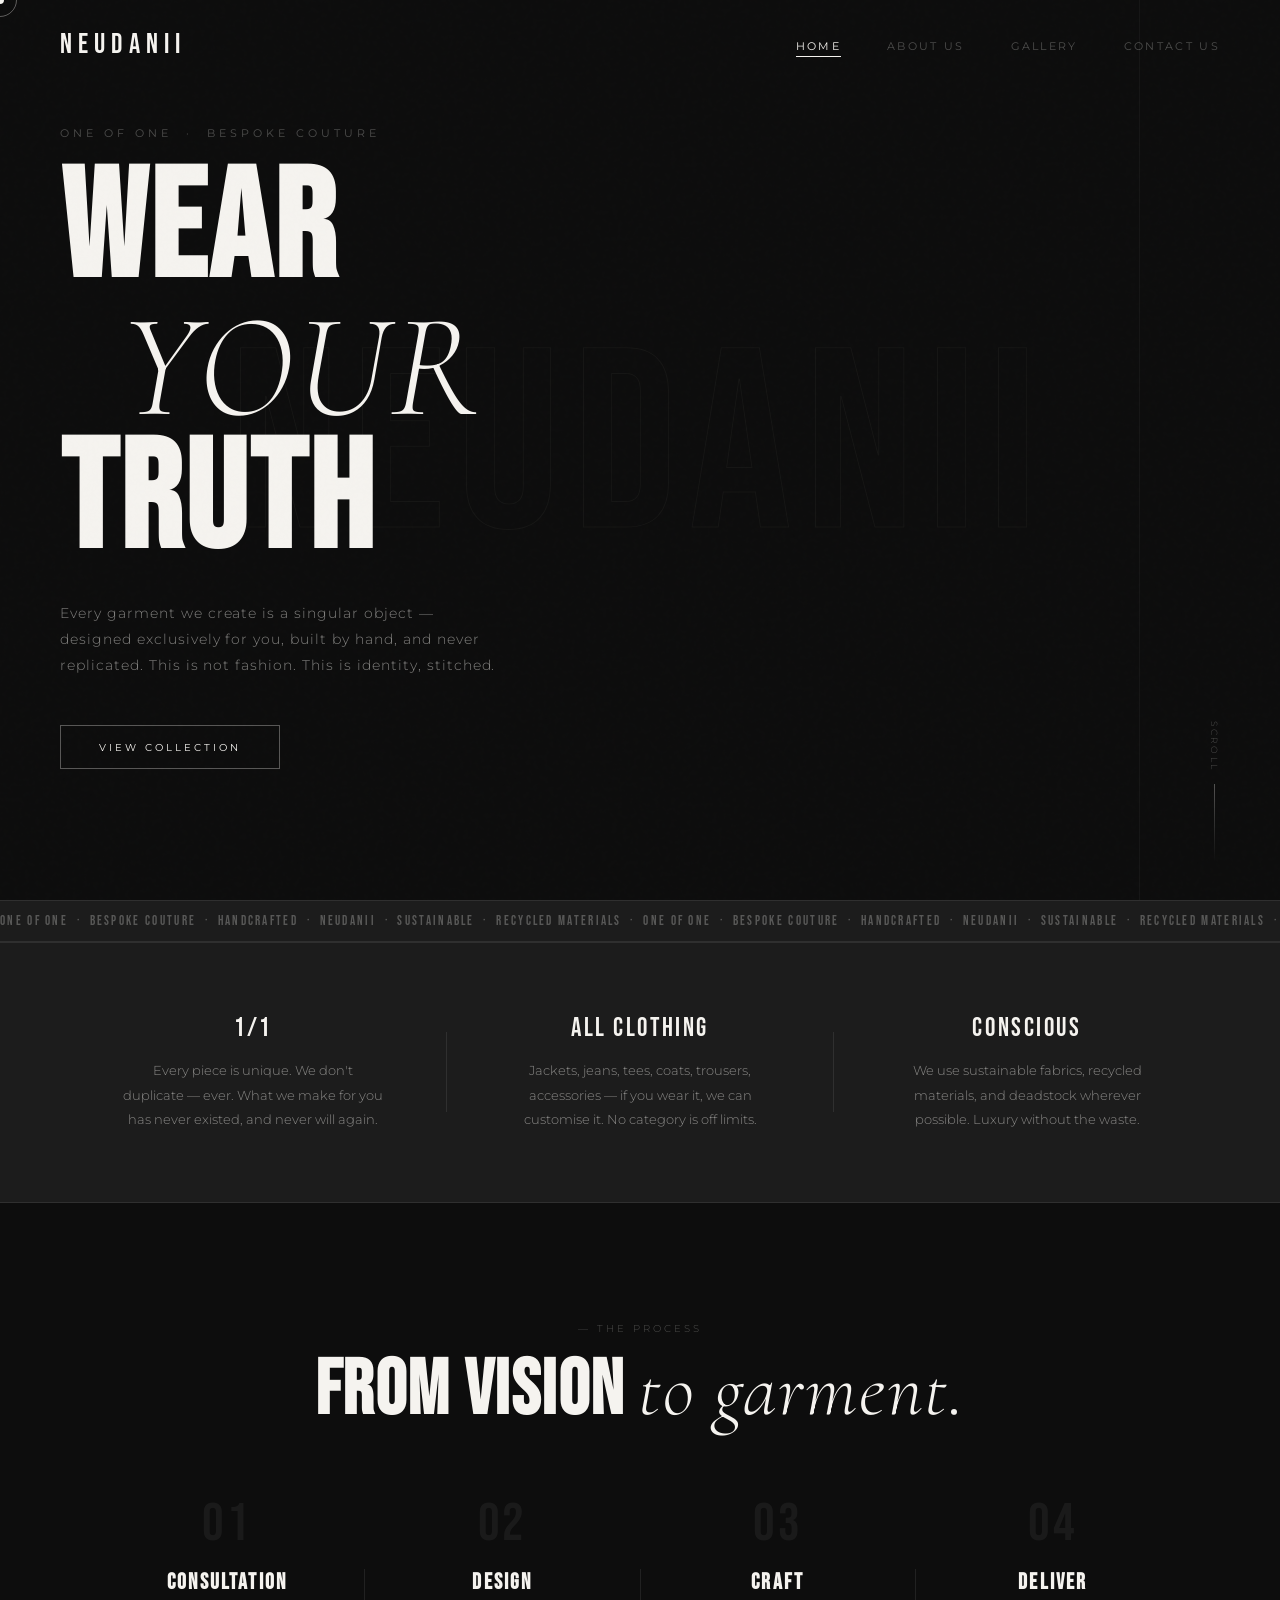
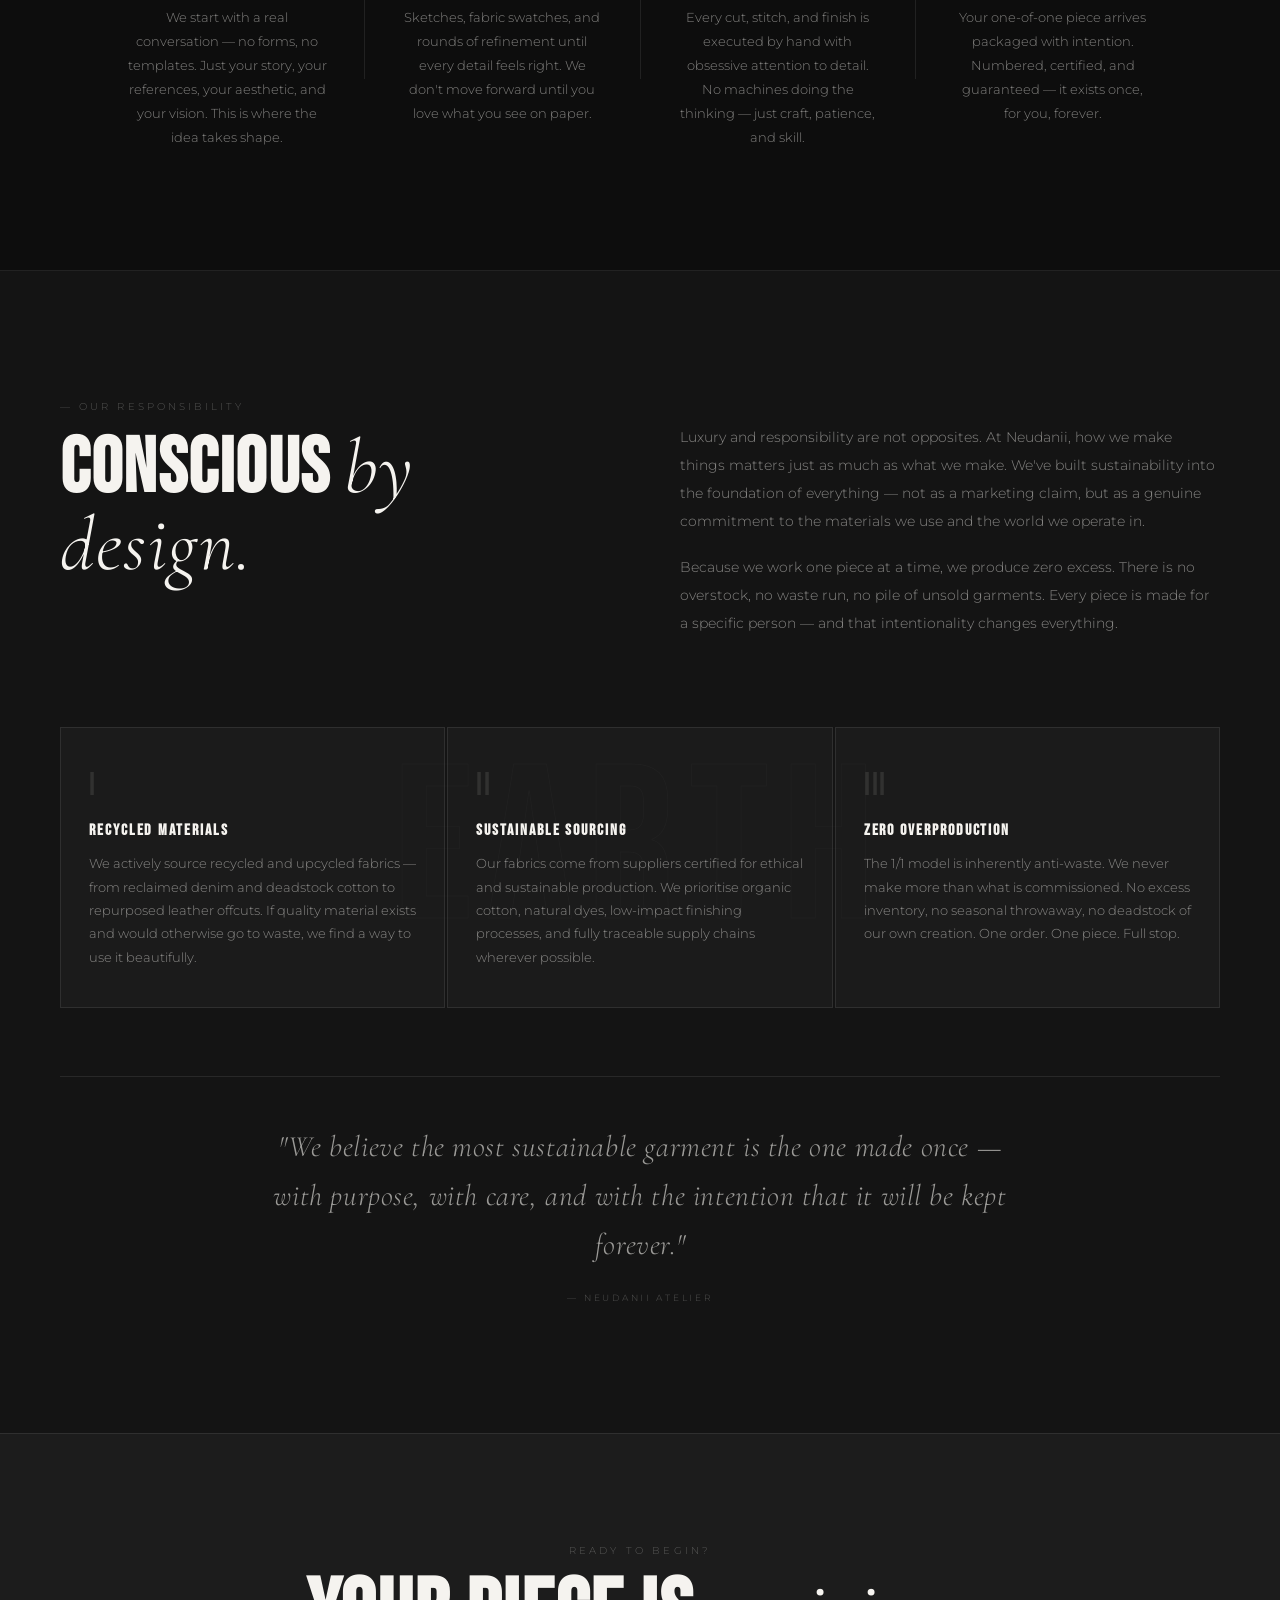
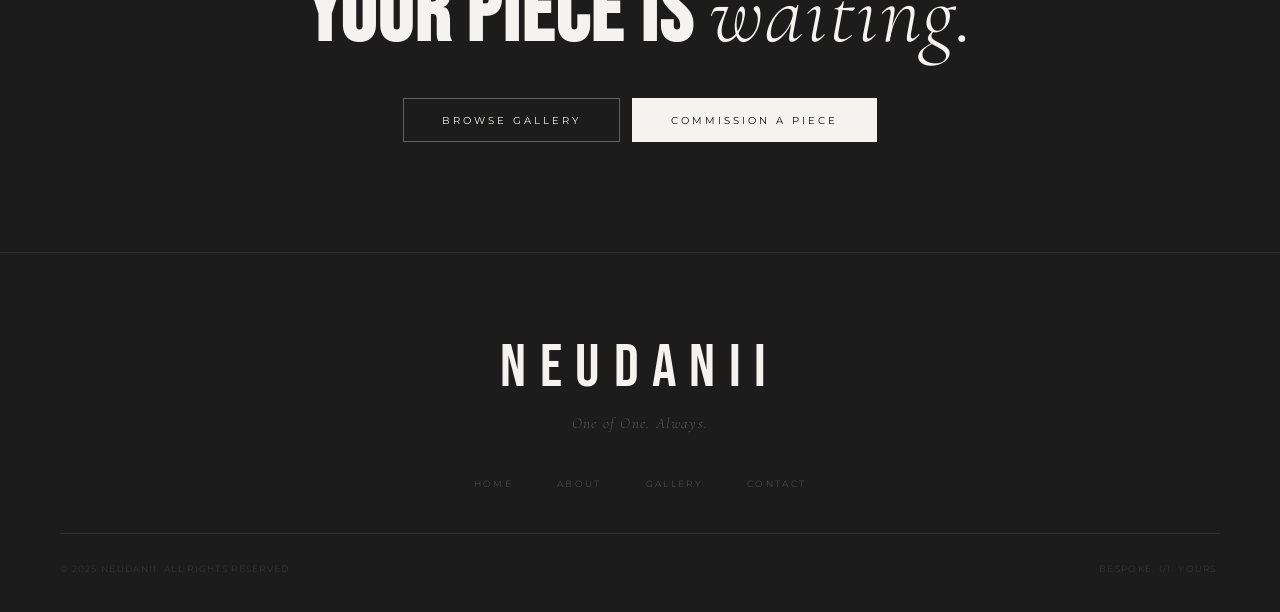
==== index.html @ f6ed8a4b "first Draft" ====
<!DOCTYPE html>
<html lang="en">
<head>
  <meta charset="UTF-8" />
  <meta name="viewport" content="width=device-width, initial-scale=1.0" />
  <title>NEUDANII — Bespoke Couture</title>
  <link rel="preconnect" href="https://fonts.googleapis.com" />
  <link rel="preconnect" href="https://fonts.gstatic.com" crossorigin />
  <link href="https://fonts.googleapis.com/css2?family=Cormorant+Garamond:ital,wght@0,300;0,400;0,500;0,600;1,300;1,400&family=Bebas+Neue&family=Montserrat:wght@200;300;400&display=swap" rel="stylesheet" />
  <link rel="stylesheet" href="style.css" />
</head>
<body>

  <div class="cursor" id="cursor"></div>
  <div class="cursor-follower" id="cursorFollower"></div>
  <div class="noise"></div>

  <!-- NAV -->
  <nav class="navbar" id="navbar">
    <div class="nav-logo"><a href="index.html">NEUDANII</a></div>
    <button class="nav-toggle" id="navToggle" aria-label="Toggle menu">
      <span></span><span></span><span></span>
    </button>
    <ul class="nav-links" id="navLinks">
      <li><a href="index.html"    class="nav-link active">Home</a></li>
      <li><a href="about.html"    class="nav-link">About Us</a></li>
      <li><a href="gallery.html"  class="nav-link">Gallery</a></li>
      <li><a href="contact.html"  class="nav-link">Contact Us</a></li>
    </ul>
  </nav>

  <!-- HERO -->
  <section class="hero" id="home">
    <div class="hero-bg-text">NEUDANII</div>
    <div class="hero-content">
      <p class="hero-sub reveal">One of One &nbsp;·&nbsp; Bespoke Couture</p>
      <h1 class="hero-title reveal">
        <span>WEAR</span>
        <span class="italic">Your</span>
        <span>TRUTH</span>
      </h1>
      <p class="hero-desc reveal">
        Every garment we create is a singular object — designed exclusively for you, built by hand, and never replicated. This is not fashion. This is identity, stitched.
      </p>
      <a href="gallery.html" class="btn-outline reveal">View Collection</a>
    </div>
    <div class="hero-scroll">
      <span>Scroll</span>
      <div class="scroll-line"></div>
    </div>
  </section>

  <!-- MARQUEE -->
  <div class="marquee-wrap">
    <div class="marquee-track">
      <span>ONE OF ONE &nbsp;·&nbsp; BESPOKE COUTURE &nbsp;·&nbsp; HANDCRAFTED &nbsp;·&nbsp; NEUDANII &nbsp;·&nbsp; SUSTAINABLE &nbsp;·&nbsp; RECYCLED MATERIALS &nbsp;·&nbsp; ONE OF ONE &nbsp;·&nbsp; BESPOKE COUTURE &nbsp;·&nbsp; HANDCRAFTED &nbsp;·&nbsp; NEUDANII &nbsp;·&nbsp; SUSTAINABLE &nbsp;·&nbsp; RECYCLED MATERIALS &nbsp;·&nbsp;</span>
    </div>
  </div>

  <!-- INTRO STRIP -->
  <section class="intro-strip">
    <div class="intro-strip-inner">
      <div class="intro-block reveal">
        <span class="intro-num">1/1</span>
        <p>Every piece is unique. We don't duplicate — ever. What we make for you has never existed, and never will again.</p>
      </div>
      <div class="intro-divider"></div>
      <div class="intro-block reveal">
        <span class="intro-num">All Clothing</span>
        <p>Jackets, jeans, tees, coats, trousers, accessories — if you wear it, we can customise it. No category is off limits.</p>
      </div>
      <div class="intro-divider"></div>
      <div class="intro-block reveal">
        <span class="intro-num">Conscious</span>
        <p>We use sustainable fabrics, recycled materials, and deadstock wherever possible. Luxury without the waste.</p>
      </div>
    </div>
  </section>

  <!-- PROCESS -->
  <section class="process">
    <div class="process-inner">
      <div class="section-tag reveal" style="text-align:center">— The Process</div>
      <h2 class="section-title reveal" style="text-align:center">From vision <em>to garment.</em></h2>
      <div class="steps">
        <div class="step reveal">
          <div class="step-num">01</div>
          <h3>Consultation</h3>
          <p>We start with a real conversation — no forms, no templates. Just your story, your references, your aesthetic, and your vision. This is where the idea takes shape.</p>
        </div>
        <div class="step-divider"></div>
        <div class="step reveal">
          <div class="step-num">02</div>
          <h3>Design</h3>
          <p>Sketches, fabric swatches, and rounds of refinement until every detail feels right. We don't move forward until you love what you see on paper.</p>
        </div>
        <div class="step-divider"></div>
        <div class="step reveal">
          <div class="step-num">03</div>
          <h3>Craft</h3>
          <p>Every cut, stitch, and finish is executed by hand with obsessive attention to detail. No machines doing the thinking — just craft, patience, and skill.</p>
        </div>
        <div class="step-divider"></div>
        <div class="step reveal">
          <div class="step-num">04</div>
          <h3>Deliver</h3>
          <p>Your one-of-one piece arrives packaged with intention. Numbered, certified, and guaranteed — it exists once, for you, forever.</p>
        </div>
      </div>
    </div>
  </section>

  <!-- SUSTAINABILITY -->
  <section class="sustainability">
    <div class="sustain-inner">
      <div class="sustain-top">
        <div class="sustain-heading">
          <div class="section-tag reveal">— Our Responsibility</div>
          <h2 class="section-title reveal">Conscious <em>by design.</em></h2>
        </div>
        <div class="sustain-intro">
          <p class="reveal">
            Luxury and responsibility are not opposites. At Neudanii, how we make things matters just as much as what we make. We've built sustainability into the foundation of everything — not as a marketing claim, but as a genuine commitment to the materials we use and the world we operate in.
          </p>
          <p class="reveal">
            Because we work one piece at a time, we produce zero excess. There is no overstock, no waste run, no pile of unsold garments. Every piece is made for a specific person — and that intentionality changes everything.
          </p>
        </div>
      </div>

      <div class="sustain-pillars">
        <div class="pillar reveal">
          <span class="pillar-icon">I</span>
          <h3>Recycled Materials</h3>
          <p>We actively source recycled and upcycled fabrics — from reclaimed denim and deadstock cotton to repurposed leather offcuts. If quality material exists and would otherwise go to waste, we find a way to use it beautifully.</p>
        </div>
        <div class="pillar reveal">
          <span class="pillar-icon">II</span>
          <h3>Sustainable Sourcing</h3>
          <p>Our fabrics come from suppliers certified for ethical and sustainable production. We prioritise organic cotton, natural dyes, low-impact finishing processes, and fully traceable supply chains wherever possible.</p>
        </div>
        <div class="pillar reveal">
          <span class="pillar-icon">III</span>
          <h3>Zero Overproduction</h3>
          <p>The 1/1 model is inherently anti-waste. We never make more than what is commissioned. No excess inventory, no seasonal throwaway, no deadstock of our own creation. One order. One piece. Full stop.</p>
        </div>
      </div>

      <div class="sustain-pledge reveal">
        <blockquote>
          "We believe the most sustainable garment is the one made once — with purpose, with care, and with the intention that it will be kept forever."
        </blockquote>
        <cite>— Neudanii Atelier</cite>
      </div>
    </div>
  </section>

  <!-- CTA BANNER -->
  <section class="cta-banner">
    <div class="cta-banner-inner reveal">
      <p class="cta-eyebrow">Ready to begin?</p>
      <h2 class="cta-title">Your piece is <em>waiting.</em></h2>
      <div class="cta-btns">
        <a href="gallery.html" class="btn-outline">Browse Gallery</a>
        <a href="contact.html" class="btn-outline btn-dark">Commission a Piece</a>
      </div>
    </div>
  </section>

  <!-- FOOTER -->
  <footer class="footer">
    <div class="footer-top">
      <div class="footer-logo">NEUDANII</div>
      <p class="footer-tagline">One of One. Always.</p>
    </div>
    <div class="footer-mid">
      <div class="footer-links">
        <a href="index.html">Home</a>
        <a href="about.html">About</a>
        <a href="gallery.html">Gallery</a>
        <a href="contact.html">Contact</a>
      </div>
    </div>
    <div class="footer-bottom">
      <span>© 2025 Neudanii. All rights reserved.</span>
      <span>Bespoke. 1/1. Yours.</span>
    </div>
  </footer>

  <script src="script.js"></script>
</body>
</html>
---- style.css ----
/* ============================================================
   NEUDANII — style.css
   Black background · White text · Cursor always visible
   ============================================================ */

:root {
  --black:      #0d0d0d;
  --black-mid:  #141414;
  --black-soft: #1c1c1c;
  --white:      #f5f3ef;
  --off-white:  #e8e5df;
  --muted:      rgba(245,243,239,0.5);
  --very-muted: rgba(245,243,239,0.28);
  --border:     rgba(245,243,239,0.09);
  --font-display: 'Bebas Neue', sans-serif;
  --font-serif:   'Cormorant Garamond', serif;
  --font-sans:    'Montserrat', sans-serif;
}

*, *::before, *::after { box-sizing: border-box; margin: 0; padding: 0; }
html { scroll-behavior: smooth; }

body {
  background: var(--black);
  color: var(--white);
  font-family: var(--font-sans);
  font-weight: 300;
  overflow-x: hidden;
  cursor: none;
}

/* ── Noise overlay — low z-index, never covers cursor ── */
.noise {
  position: fixed; inset: 0;
  z-index: 40;
  pointer-events: none;
  background-image: url("data:image/svg+xml,%3Csvg viewBox='0 0 200 200' xmlns='http://www.w3.org/2000/svg'%3E%3Cfilter id='n'%3E%3CfeTurbulence type='fractalNoise' baseFrequency='0.85' numOctaves='4' stitchTiles='stitch'/%3E%3C/filter%3E%3Crect width='100%25' height='100%25' filter='url(%23n)' opacity='0.035'/%3E%3C/svg%3E");
  opacity: 0.3;
}

/* ── Custom Cursor — always above everything ── */
.cursor {
  width: 8px; height: 8px;
  background: var(--white);
  border-radius: 50%;
  position: fixed; top: 0; left: 0;
  pointer-events: none;
  z-index: 99999;
  transform: translate(-50%, -50%);
  will-change: left, top;
}

.cursor-follower {
  width: 34px; height: 34px;
  border: 1px solid rgba(245,243,239,0.35);
  border-radius: 50%;
  position: fixed; top: 0; left: 0;
  pointer-events: none;
  z-index: 99998;
  transform: translate(-50%, -50%);
  transition: width .28s ease, height .28s ease, border-color .28s ease;
  will-change: left, top;
}

body:has(a:hover) .cursor-follower,
body:has(button:hover) .cursor-follower {
  width: 54px; height: 54px;
  border-color: var(--white);
}

/* ── Navbar ── */
.navbar {
  position: fixed; top: 0; left: 0; right: 0;
  z-index: 9000;
  display: flex; align-items: center; justify-content: space-between;
  padding: 28px 60px;
  transition: background .4s, padding .4s, border-color .4s;
}

.navbar.scrolled {
  background: rgba(13,13,13,0.96);
  backdrop-filter: blur(16px);
  padding: 17px 60px;
  border-bottom: 1px solid var(--border);
}

.nav-logo a {
  font-family: var(--font-display);
  font-size: 1.75rem; letter-spacing: .22em;
  color: var(--white); text-decoration: none;
}

.nav-links { list-style: none; display: flex; gap: 46px; }

.nav-link {
  font-size: .66rem; font-weight: 400;
  letter-spacing: .22em; text-transform: uppercase;
  color: var(--very-muted);
  text-decoration: none; position: relative;
  transition: color .3s;
}
.nav-link::after {
  content: ''; position: absolute; bottom: -4px; left: 0;
  width: 0; height: 1px; background: var(--white);
  transition: width .35s ease;
}
.nav-link:hover, .nav-link.active { color: var(--white); }
.nav-link:hover::after, .nav-link.active::after { width: 100%; }

.nav-toggle {
  display: none; flex-direction: column; gap: 6px;
  background: none; border: none; cursor: none; padding: 4px;
}
.nav-toggle span {
  display: block; width: 27px; height: 1px;
  background: var(--white);
  transition: transform .3s, opacity .3s;
}

/* ── Page Hero (inner pages) ── */
.page-hero {
  position: relative; min-height: 55vh;
  display: flex; align-items: flex-end;
  padding: 0 60px 80px;
  background: var(--black);
  overflow: hidden;
}

.page-hero-bg-text {
  position: absolute; bottom: -10px; right: -10px;
  font-family: var(--font-display);
  font-size: clamp(80px, 16vw, 220px);
  letter-spacing: .04em; color: transparent;
  -webkit-text-stroke: 1px rgba(245,243,239,.04);
  pointer-events: none; user-select: none;
  white-space: nowrap;
}

.page-hero-content { position: relative; z-index: 2; }

.page-hero-title {
  font-family: var(--font-display);
  font-size: clamp(52px, 9vw, 120px);
  line-height: .95; letter-spacing: .02em;
  color: var(--white); margin-bottom: 24px;
}
.page-hero-title em {
  font-family: var(--font-serif);
  font-style: italic; font-weight: 300;
}

/* ── Hero (home) ── */
.hero {
  position: relative; min-height: 100vh;
  display: flex; align-items: center;
  overflow: hidden; padding: 0 60px;
  background: var(--black);
}
.hero::after {
  content: ''; position: absolute; top: 0; right: 140px;
  width: 1px; height: 100%;
  background: rgba(245,243,239,.04);
}
.hero-bg-text {
  position: absolute; top: 50%; left: 50%;
  transform: translate(-50%, -50%);
  font-family: var(--font-display);
  font-size: clamp(100px, 20vw, 260px);
  letter-spacing: .05em; color: transparent;
  -webkit-text-stroke: 1px rgba(245,243,239,.04);
  white-space: nowrap; pointer-events: none; user-select: none;
  animation: slowDrift 20s ease-in-out infinite alternate;
}
@keyframes slowDrift {
  from { transform: translate(-50%, -50%) scale(1); }
  to   { transform: translate(-50%, -48%) scale(1.03); }
}

.hero-content { position: relative; z-index: 2; max-width: 820px; }

.hero-sub {
  font-size: .66rem; font-weight: 400;
  letter-spacing: .38em; text-transform: uppercase;
  color: var(--very-muted); margin-bottom: 22px;
}

.hero-title {
  font-family: var(--font-display);
  font-size: clamp(72px, 12vw, 160px);
  line-height: .9; letter-spacing: .02em;
  text-transform: uppercase; color: var(--white);
  display: flex; flex-direction: column; margin-bottom: 30px;
}
.hero-title .italic {
  font-family: var(--font-serif);
  font-style: italic; font-weight: 300;
  font-size: clamp(68px, 11.5vw, 150px);
  padding-left: 60px;
}

.hero-desc {
  font-size: .87rem; font-weight: 300;
  letter-spacing: .07em; color: var(--muted);
  max-width: 440px; line-height: 1.85; margin-bottom: 46px;
}

/* ── Buttons ── */
.btn-outline {
  display: inline-block;
  font-size: .62rem; font-weight: 400;
  letter-spacing: .3em; text-transform: uppercase;
  color: var(--white);
  border: 1px solid rgba(245,243,239,.32);
  padding: 15px 38px; text-decoration: none;
  position: relative; overflow: hidden;
  transition: color .4s;
}
.btn-outline::before {
  content: ''; position: absolute; inset: 0;
  background: var(--white);
  transform: translateX(-101%);
  transition: transform .4s cubic-bezier(.77,0,.175,1);
}
.btn-outline:hover { color: var(--black); }
.btn-outline:hover::before { transform: translateX(0); }

.btn-dark {
  background: var(--white); color: var(--black);
  border-color: var(--white);
}
.btn-dark::before { background: var(--off-white); }
.btn-dark:hover { color: var(--black); }

/* ── Scroll indicator ── */
.hero-scroll {
  position: absolute; bottom: 38px; right: 60px;
  display: flex; flex-direction: column; align-items: center; gap: 12px;
}
.hero-scroll span {
  font-size: .55rem; letter-spacing: .3em;
  text-transform: uppercase; color: var(--very-muted);
  writing-mode: vertical-rl;
}
.scroll-line {
  width: 1px; height: 78px;
  background: linear-gradient(to bottom, rgba(245,243,239,.3), transparent);
  animation: scrollPulse 2.5s ease-in-out infinite;
}
@keyframes scrollPulse {
  0%,100% { opacity:.4; transform:scaleY(1); }
  50%      { opacity:1;  transform:scaleY(.6); }
}

/* ── Marquee ── */
.marquee-wrap {
  overflow: hidden;
  border-top: 1px solid var(--border);
  border-bottom: 1px solid var(--border);
  background: var(--black-soft); padding: 12px 0;
}
.marquee-track {
  display: flex; white-space: nowrap;
  animation: marqueeScroll 28s linear infinite;
}
.marquee-track span {
  font-family: var(--font-display);
  font-size: .8rem; letter-spacing: .18em;
  color: rgba(245,243,239,.28); flex-shrink: 0;
}
@keyframes marqueeScroll {
  from { transform: translateX(0); }
  to   { transform: translateX(-50%); }
}

/* ── Shared section helpers ── */
.section-tag {
  font-size: .6rem; letter-spacing: .32em;
  text-transform: uppercase; color: var(--very-muted);
  margin-bottom: 18px; display: block;
}
.section-title {
  font-family: var(--font-display);
  font-size: clamp(40px, 6vw, 78px);
  line-height: 1; letter-spacing: .02em;
  margin-bottom: 30px; color: var(--white);
}
.section-title em { font-family: var(--font-serif); font-style: italic; font-weight: 300; }

/* ── Reveal animation ── */
.reveal {
  opacity: 0; transform: translateY(36px);
  transition: opacity .9s cubic-bezier(.215,.61,.355,1),
              transform .9s cubic-bezier(.215,.61,.355,1);
}
.reveal.visible { opacity: 1; transform: translateY(0); }

/* ── Intro Strip ── */
.intro-strip {
  background: var(--black-soft);
  border-top: 1px solid var(--border);
  border-bottom: 1px solid var(--border);
  padding: 70px 60px;
}
.intro-strip-inner {
  max-width: 1200px; margin: 0 auto;
  display: flex; align-items: flex-start;
}
.intro-block {
  flex: 1; padding: 0 48px;
  text-align: center;
}
.intro-num {
  font-family: var(--font-display);
  font-size: 1.6rem; letter-spacing: .1em;
  color: var(--white); display: block; margin-bottom: 14px;
}
.intro-block p {
  font-size: .83rem; line-height: 1.85;
  color: var(--muted); font-weight: 300;
  max-width: 260px; margin: 0 auto;
}
.intro-divider {
  width: 1px; height: 80px;
  background: var(--border);
  align-self: center; flex-shrink: 0;
}

/* ── Process ── */
.process {
  background: var(--black); padding: 120px 60px;
  border-bottom: 1px solid var(--border);
}
.process-inner { max-width: 1100px; margin: 0 auto; }
.steps { display: flex; align-items: flex-start; margin-top: 68px; }
.step {
  flex: 1; padding: 0 30px;
  text-align: center;
}
.step-divider {
  width: 1px; height: 110px;
  background: var(--border);
  align-self: center; flex-shrink: 0;
}
.step-num {
  font-family: var(--font-display);
  font-size: 3.4rem; color: rgba(245,243,239,.06);
  line-height: 1; margin-bottom: 18px; letter-spacing: .05em;
}
.step h3 {
  font-family: var(--font-display);
  font-size: 1.35rem; letter-spacing: .1em;
  margin-bottom: 11px; text-transform: uppercase; color: var(--white);
}
.step p {
  font-size: .81rem; color: var(--muted); line-height: 1.85;
  font-weight: 300; max-width: 200px; margin: 0 auto;
}

/* ── Sustainability ── */
.sustainability {
  background: var(--black-mid); padding: 130px 60px;
  position: relative; overflow: hidden;
}
.sustainability::before {
  content: 'EARTH';
  position: absolute; top: 50%; left: 50%;
  transform: translate(-50%, -50%);
  font-family: var(--font-display);
  font-size: clamp(80px, 18vw, 220px);
  letter-spacing: .06em; color: transparent;
  -webkit-text-stroke: 1px rgba(245,243,239,.025);
  white-space: nowrap; pointer-events: none;
}
.sustain-inner { max-width: 1200px; margin: 0 auto; position: relative; z-index: 2; }
.sustain-top {
  display: grid; grid-template-columns: 1fr 1fr;
  gap: 80px; align-items: start; margin-bottom: 72px;
}
.sustain-heading .section-tag { color: var(--very-muted); }
.sustain-heading .section-title { color: var(--white); }
.sustain-intro { padding-top: 22px; }
.sustain-intro p {
  font-size: .9rem; line-height: 1.95;
  color: var(--muted); font-weight: 300; margin-bottom: 18px;
}
.sustain-pillars { display: grid; grid-template-columns: repeat(3,1fr); gap: 2px; }
.pillar {
  background: rgba(245,243,239,.03);
  border: 1px solid var(--border);
  padding: 38px 28px;
  transition: background .3s;
}
.pillar:hover { background: rgba(245,243,239,.07); }
.pillar-icon {
  font-family: var(--font-display);
  font-size: 2rem; letter-spacing: .06em;
  color: rgba(245,243,239,.1);
  margin-bottom: 16px; display: block;
}
.pillar h3 {
  font-family: var(--font-display);
  font-size: 1rem; letter-spacing: .12em;
  text-transform: uppercase; color: var(--white); margin-bottom: 12px;
}
.pillar p { font-size: .79rem; line-height: 1.85; color: var(--muted); font-weight: 300; }
.sustain-pledge {
  margin-top: 68px; padding-top: 46px;
  border-top: 1px solid var(--border);
  text-align: center;
}
.sustain-pledge blockquote {
  font-family: var(--font-serif); font-style: italic;
  font-size: clamp(1.15rem, 2.5vw, 1.85rem);
  font-weight: 300; color: rgba(245,243,239,.6);
  max-width: 760px; margin: 0 auto;
  line-height: 1.65; letter-spacing: .02em;
}
.sustain-pledge cite {
  display: block;
  font-size: .57rem; letter-spacing: .3em;
  text-transform: uppercase;
  color: var(--very-muted);
  margin-top: 22px; font-style: normal;
}

/* ── About ── */
.about { padding: 130px 60px; background: var(--black); }
.about-grid {
  display: grid; grid-template-columns: 1fr 1fr;
  gap: 80px; align-items: center;
  max-width: 1280px; margin: 0 auto;
}
.about-body {
  font-size: .89rem; line-height: 1.95;
  color: var(--muted); margin-bottom: 18px; font-weight: 300;
}
.about-stats {
  display: flex; gap: 44px;
  margin-top: 44px; padding-top: 38px;
  border-top: 1px solid var(--border);
}
.stat { display: flex; flex-direction: column; }
.stat-num {
  font-family: var(--font-display);
  font-size: 2.7rem; line-height: 1;
  color: var(--white); letter-spacing: .05em;
}
.stat-label {
  font-size: .57rem; letter-spacing: .24em;
  text-transform: uppercase; color: var(--very-muted); margin-top: 6px;
}
.about-img-frame {
  position: relative; aspect-ratio: 3/4;
  max-width: 480px; margin-left: auto;
}
.about-placeholder {
  width: 100%; height: 100%;
  background: var(--black-soft);
  border: 1px solid var(--border);
  display: flex; flex-direction: column;
  align-items: center; justify-content: center; gap: 12px;
}
.about-placeholder span {
  font-family: var(--font-display);
  font-size: 3rem; letter-spacing: .2em;
  color: rgba(245,243,239,.07);
}
.about-placeholder p {
  font-size: .62rem; letter-spacing: .24em;
  text-transform: uppercase; color: rgba(245,243,239,.18);
}
.frame-corner {
  position: absolute; width: 22px; height: 22px;
  border-color: rgba(245,243,239,.3); border-style: solid;
}
.frame-corner.tl { top: -7px; left: -7px; border-width: 1px 0 0 1px; }
.frame-corner.tr { top: -7px; right: -7px; border-width: 1px 1px 0 0; }
.frame-corner.bl { bottom: -7px; left: -7px; border-width: 0 0 1px 1px; }
.frame-corner.br { bottom: -7px; right: -7px; border-width: 0 1px 1px 0; }

/* ── Values ── */
.values { background: var(--black-soft); padding: 120px 60px; }
.values-inner { max-width: 1200px; margin: 0 auto; }
.values-grid {
  display: grid; grid-template-columns: repeat(3,1fr);
  gap: 2px; margin-top: 56px;
}
.value-card {
  padding: 44px 32px;
  border: 1px solid var(--border);
  background: rgba(245,243,239,.02);
  transition: background .3s;
}
.value-card:hover { background: rgba(245,243,239,.06); }
.value-icon {
  font-family: var(--font-display);
  font-size: 2.5rem; letter-spacing: .08em;
  color: rgba(245,243,239,.08);
  margin-bottom: 20px; display: block;
}
.value-card h3 {
  font-family: var(--font-display);
  font-size: 1.05rem; letter-spacing: .12em;
  text-transform: uppercase; color: var(--white); margin-bottom: 14px;
}
.value-card p {
  font-size: .8rem; line-height: 1.9;
  color: var(--muted); font-weight: 300;
}

/* ── Materials ── */
.materials { background: var(--black); padding: 120px 60px; }
.materials-inner { max-width: 1200px; margin: 0 auto; }
.materials-grid {
  display: grid; grid-template-columns: repeat(3,1fr);
  gap: 28px; margin-top: 56px;
}
.material-item { display: flex; flex-direction: column; gap: 14px; }
.material-swatch {
  width: 100%; height: 80px;
  border: 1px solid var(--border);
}
.swatch-default { background: var(--black-soft); }
.swatch-1 { background: #c8b89a; }
.swatch-2 { background: #4a5568; }
.swatch-3 { background: #8b4513; }
.swatch-4 { background: #d4c5a9; }
.swatch-5 { background: #2d3748; }
.swatch-6 { background: #b7a99a; }
.material-item h4 {
  font-family: var(--font-display);
  font-size: 1rem; letter-spacing: .1em;
  text-transform: uppercase; color: var(--white); margin-bottom: 4px;
}
.material-item p { font-size: .8rem; line-height: 1.85; color: var(--muted); font-weight: 300; }

/* ── CTA Banner ── */
.cta-banner {
  background: var(--black-soft); padding: 110px 60px;
  border-top: 1px solid var(--border);
}
.cta-banner-inner { max-width: 700px; margin: 0 auto; text-align: center; }
.cta-eyebrow {
  font-size: .62rem; letter-spacing: .32em;
  text-transform: uppercase; color: var(--very-muted); margin-bottom: 16px;
}
.cta-title {
  font-family: var(--font-display);
  font-size: clamp(44px, 7vw, 88px);
  line-height: .95; letter-spacing: .02em;
  color: var(--white); margin-bottom: 42px;
}
.cta-title em { font-family: var(--font-serif); font-style: italic; font-weight: 300; }
.cta-btns { display: flex; justify-content: center; gap: 12px; flex-wrap: wrap; }

/* ── Gallery ── */
.gallery-section { padding: 100px 60px 130px; background: var(--black); }
.gallery-filter {
  display: flex; justify-content: center;
  gap: 4px; margin-bottom: 52px; flex-wrap: wrap;
}
.filter-btn {
  font-size: .59rem; letter-spacing: .22em;
  text-transform: uppercase; font-weight: 400;
  color: var(--very-muted);
  background: none; border: 1px solid transparent;
  padding: 9px 22px; cursor: none;
  transition: color .3s, border-color .3s;
}
.filter-btn:hover, .filter-btn.active { color: var(--white); border-color: rgba(245,243,239,.2); }

.gallery-grid {
  display: grid; grid-template-columns: repeat(3,1fr);
  grid-auto-rows: 380px; gap: 3px;
  max-width: 1300px; margin: 0 auto;
}
.gallery-item { position: relative; overflow: hidden; cursor: none; }
.gallery-item.large { grid-column: span 2; }
.gallery-img { width: 100%; height: 100%; }
.img-placeholder {
  width: 100%; height: 100%;
  background: var(--black-soft);
  display: flex; align-items: center; justify-content: center;
  transition: transform .7s cubic-bezier(.25,.46,.45,.94);
}
.gallery-item:hover .img-placeholder { transform: scale(1.06); }
.img-placeholder span {
  font-family: var(--font-display);
  font-size: 4rem; color: rgba(245,243,239,.05); letter-spacing: .1em;
}
.gallery-overlay {
  position: absolute; inset: 0;
  background: linear-gradient(to top, rgba(0,0,0,.88) 0%, transparent 58%);
  display: flex; flex-direction: column;
  justify-content: flex-end; padding: 26px;
  transform: translateY(18px); opacity: 0;
  transition: opacity .42s ease, transform .42s ease;
}
.gallery-item:hover .gallery-overlay { opacity: 1; transform: translateY(0); }
.item-cat {
  font-size: .55rem; letter-spacing: .28em;
  text-transform: uppercase; color: rgba(245,243,239,.45); margin-bottom: 5px;
}
.item-name {
  font-family: var(--font-serif); font-size: 1.35rem;
  font-weight: 400; font-style: italic;
  color: var(--white); margin-bottom: 9px;
}
.item-tag { font-family: var(--font-display); font-size: .7rem; letter-spacing: .18em; color: rgba(245,243,239,.38); }
.gallery-item.hidden { display: none; }
.gallery-cta { text-align: center; margin-top: 68px; }
.gallery-cta-note {
  font-size: .83rem; color: var(--muted); letter-spacing: .04em;
  line-height: 1.8; max-width: 500px; margin: 0 auto 28px;
}

/* ── Contact ── */
.contact { background: var(--black); padding: 100px 60px 130px; }
.contact-grid {
  display: grid; grid-template-columns: 1fr 1fr;
  gap: 100px; max-width: 1200px; margin: 0 auto; align-items: start;
}
.contact-body { font-size: .89rem; line-height: 1.95; color: var(--muted); margin-bottom: 44px; }
.contact-info { display: flex; flex-direction: column; gap: 0; }
.info-line {
  display: flex; flex-direction: column; gap: 5px;
  padding: 16px 0; border-bottom: 1px solid var(--border);
}
.info-label { font-size: .54rem; letter-spacing: .28em; text-transform: uppercase; color: var(--very-muted); }
.info-line a, .info-line span {
  font-family: var(--font-serif); font-size: 1.08rem;
  color: var(--white); text-decoration: none; transition: opacity .3s;
}
.info-line a:hover { opacity: .5; }

/* FAQ */
.faq .faq-list { display: flex; flex-direction: column; gap: 0; }
.faq-item { padding: 20px 0; border-bottom: 1px solid var(--border); }
.faq-item h4 {
  font-family: var(--font-sans); font-size: .76rem;
  font-weight: 400; letter-spacing: .06em;
  color: var(--white); margin-bottom: 8px;
}
.faq-item p { font-size: .78rem; line-height: 1.85; color: var(--muted); font-weight: 300; }

/* Form */
.contact-form { display: flex; flex-direction: column; gap: 26px; }
.form-group { display: flex; flex-direction: column; gap: 9px; }
.form-group label { font-size: .55rem; letter-spacing: .25em; text-transform: uppercase; color: var(--very-muted); }
.form-group input,
.form-group select,
.form-group textarea {
  background: transparent; border: none;
  border-bottom: 1px solid rgba(245,243,239,.14);
  color: var(--white); font-family: var(--font-sans);
  font-size: .88rem; font-weight: 300;
  padding: 11px 0; outline: none;
  transition: border-color .3s;
  width: 100%; resize: none;
  -webkit-appearance: none; appearance: none;
}
.form-group select option { background: var(--black); color: var(--white); }
.form-group input:focus,
.form-group select:focus,
.form-group textarea:focus { border-bottom-color: var(--white); }
.form-group input::placeholder,
.form-group textarea::placeholder { color: rgba(245,243,239,.18); }
.btn-submit {
  align-self: flex-start;
  font-size: .62rem; font-weight: 400;
  letter-spacing: .3em; text-transform: uppercase;
  color: var(--black); background: var(--white);
  border: none; padding: 17px 42px; cursor: none;
  position: relative; overflow: hidden; transition: opacity .3s;
}
.btn-submit:hover { opacity: .82; }
.form-success {
  display: none; font-size: .7rem;
  letter-spacing: .12em; color: var(--muted); padding-top: 8px;
}

/* ── Footer ── */
.footer { background: var(--black-soft); padding: 78px 60px 38px; border-top: 1px solid var(--border); }
.footer-top { text-align: center; margin-bottom: 46px; }
.footer-logo {
  font-family: var(--font-display);
  font-size: 3.8rem; letter-spacing: .22em;
  margin-bottom: 10px; color: var(--white);
}
.footer-tagline {
  font-family: var(--font-serif); font-style: italic;
  font-size: .95rem; color: var(--very-muted); letter-spacing: .08em;
}
.footer-mid { margin-bottom: 44px; }
.footer-links { display: flex; justify-content: center; gap: 44px; }
.footer-links a {
  font-size: .58rem; letter-spacing: .25em;
  text-transform: uppercase; color: var(--very-muted);
  text-decoration: none; transition: color .3s;
}
.footer-links a:hover { color: var(--white); }
.footer-bottom {
  display: flex; justify-content: space-between;
  padding-top: 30px; border-top: 1px solid var(--border);
  font-size: .54rem; letter-spacing: .15em;
  color: rgba(245,243,239,.15); text-transform: uppercase;
}

/* ── Responsive ── */
@media (max-width: 1024px) {
  .about-grid, .contact-grid, .sustain-top { grid-template-columns: 1fr; gap: 56px; }
  .about-right { display: none; }
  .steps { flex-direction: column; gap: 38px; }
  .step-divider { width: 55px; height: 1px; align-self: center; }
  .gallery-grid { grid-template-columns: repeat(2,1fr); grid-auto-rows: 340px; }
  .gallery-item.large { grid-column: span 1; }
  .sustain-pillars, .materials-grid { grid-template-columns: 1fr 1fr; }
  .values-grid { grid-template-columns: 1fr 1fr; }
  .intro-strip-inner { flex-direction: column; gap: 0; }
  .intro-divider { width: 50px; height: 1px; align-self: center; margin: 8px auto; }
  .intro-block { padding: 28px 24px; }
}

@media (max-width: 768px) {
  .navbar { padding: 20px 24px; }
  .navbar.scrolled { padding: 14px 24px; }
  .nav-toggle { display: flex; z-index: 9500; }
  .nav-links {
    position: fixed; inset: 0;
    background: var(--black);
    flex-direction: column; align-items: center; justify-content: center;
    gap: 34px; opacity: 0; pointer-events: none;
    transition: opacity .4s; z-index: 9400;
  }
  .nav-links.open { opacity: 1; pointer-events: all; }
  .nav-link { font-size: .85rem; color: var(--white); }

  .hero, .page-hero { padding: 0 24px; }
  .hero { padding-bottom: 0; }
  .page-hero { padding-bottom: 60px; }
  .hero::after { display: none; }
  .hero-scroll { right: 24px; }

  .intro-strip, .process, .sustainability,
  .about, .values, .materials,
  .gallery-section, .contact, .cta-banner { padding: 80px 24px; }

  .gallery-grid { grid-template-columns: 1fr; grid-auto-rows: 300px; }
  .sustain-pillars, .materials-grid, .values-grid { grid-template-columns: 1fr; }
  .footer { padding: 56px 24px 30px; }
  .footer-bottom { flex-direction: column; gap: 10px; text-align: center; }
  .footer-links { gap: 24px; flex-wrap: wrap; }
  .about-stats { gap: 24px; }
  .cta-btns { flex-direction: column; align-items: center; }

  .cursor, .cursor-follower { display: none; }
  body { cursor: auto; }
}
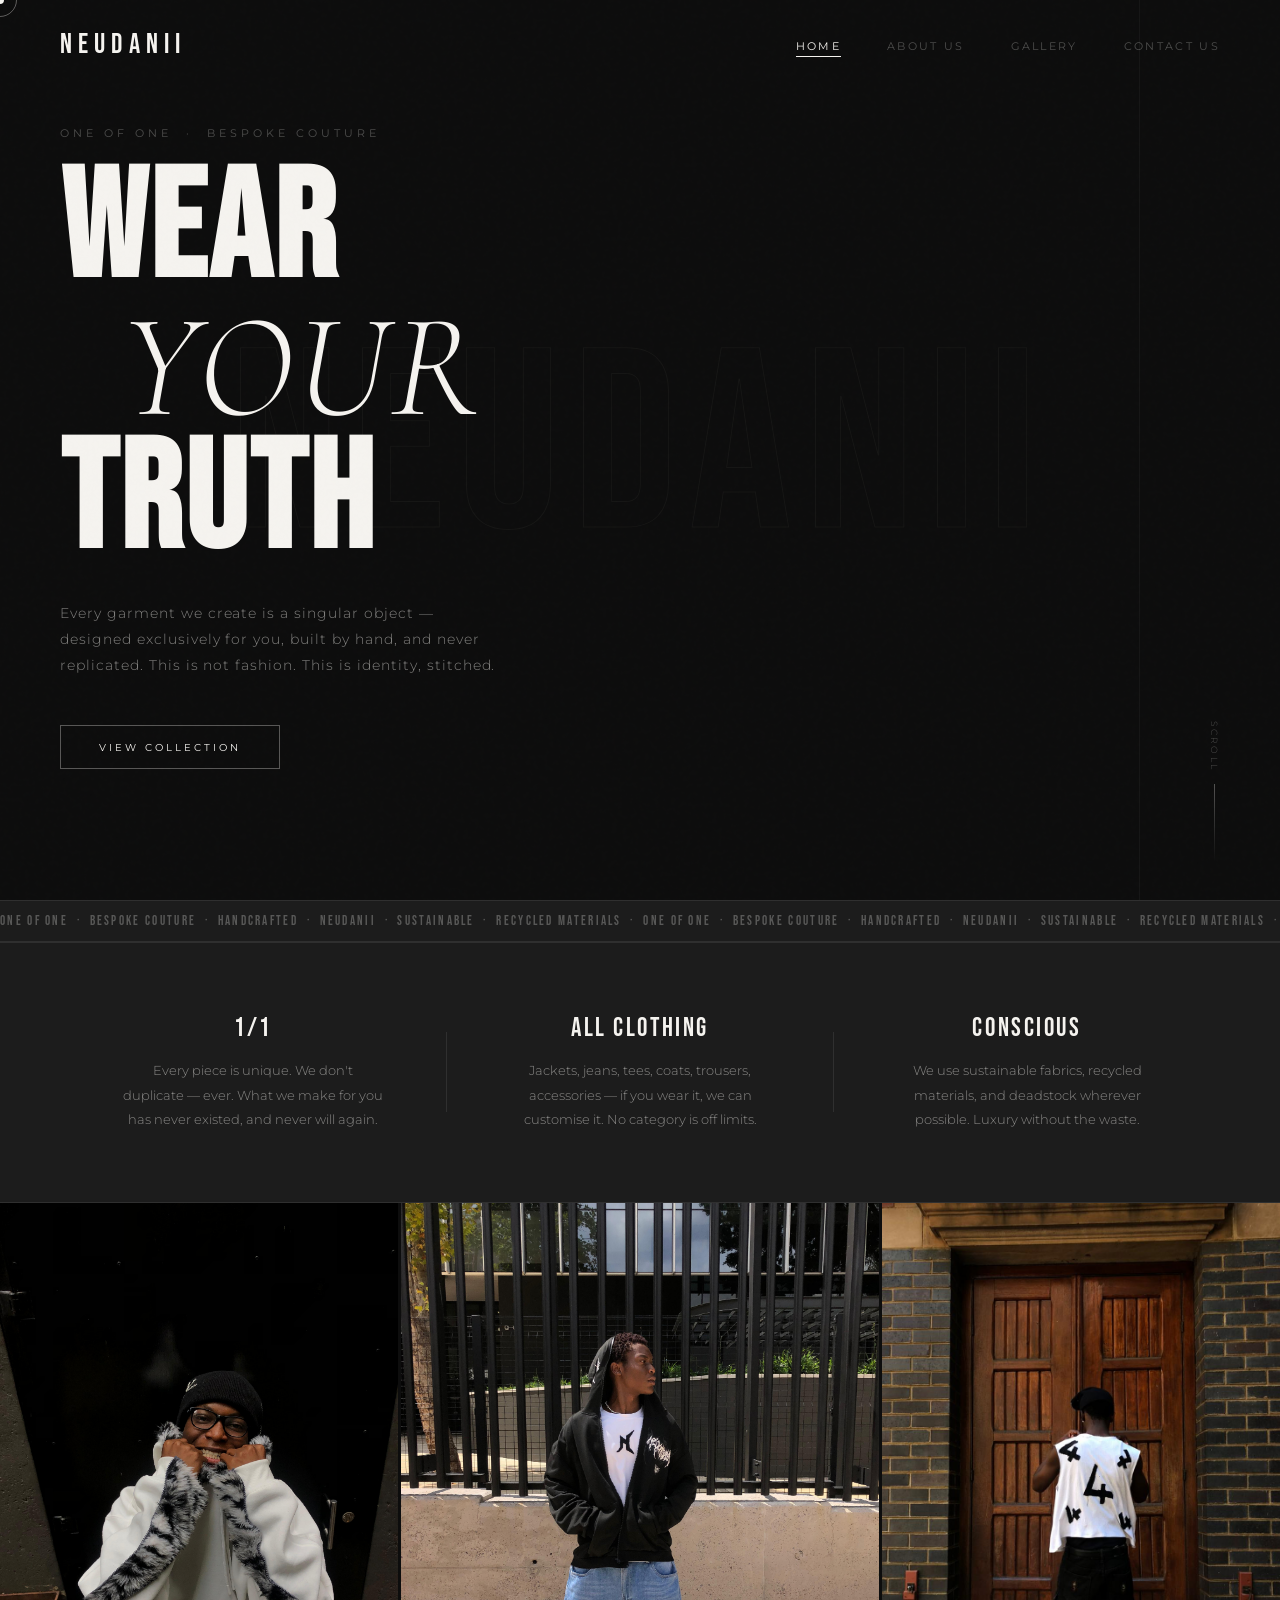
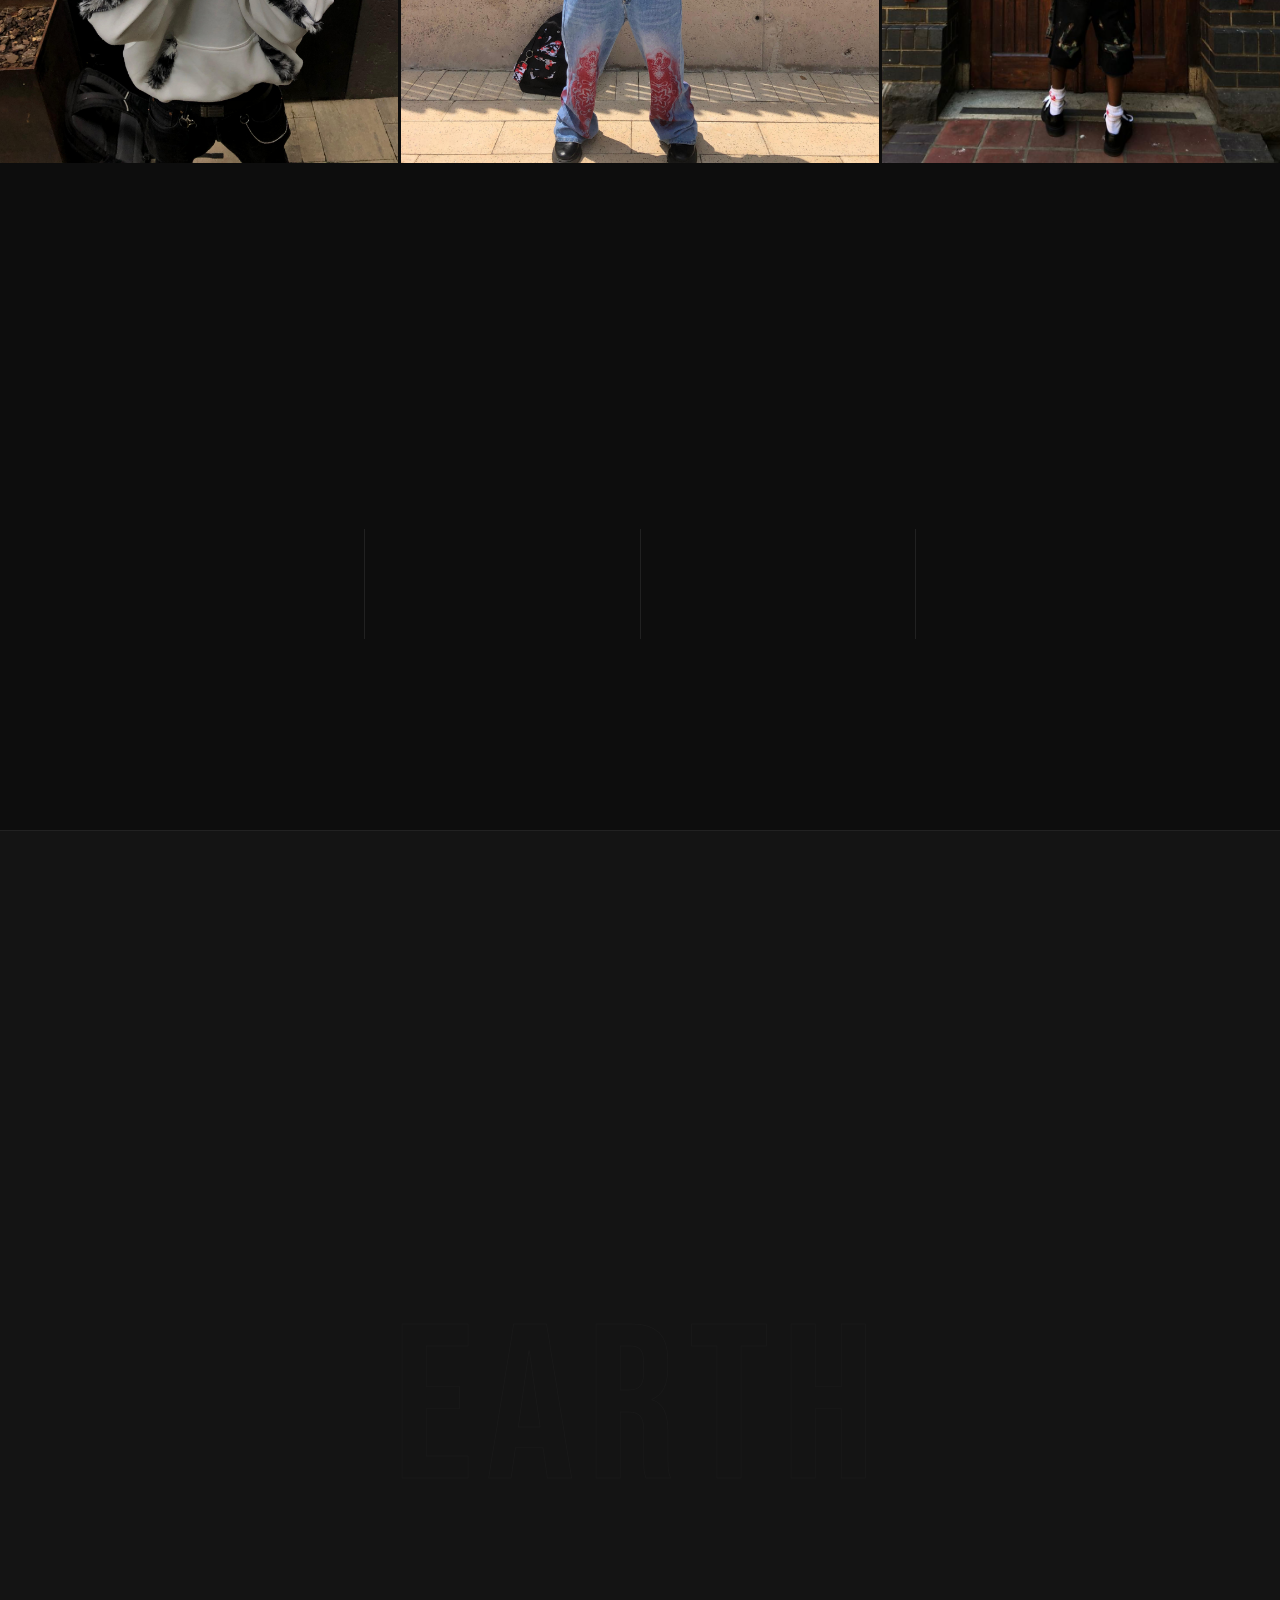
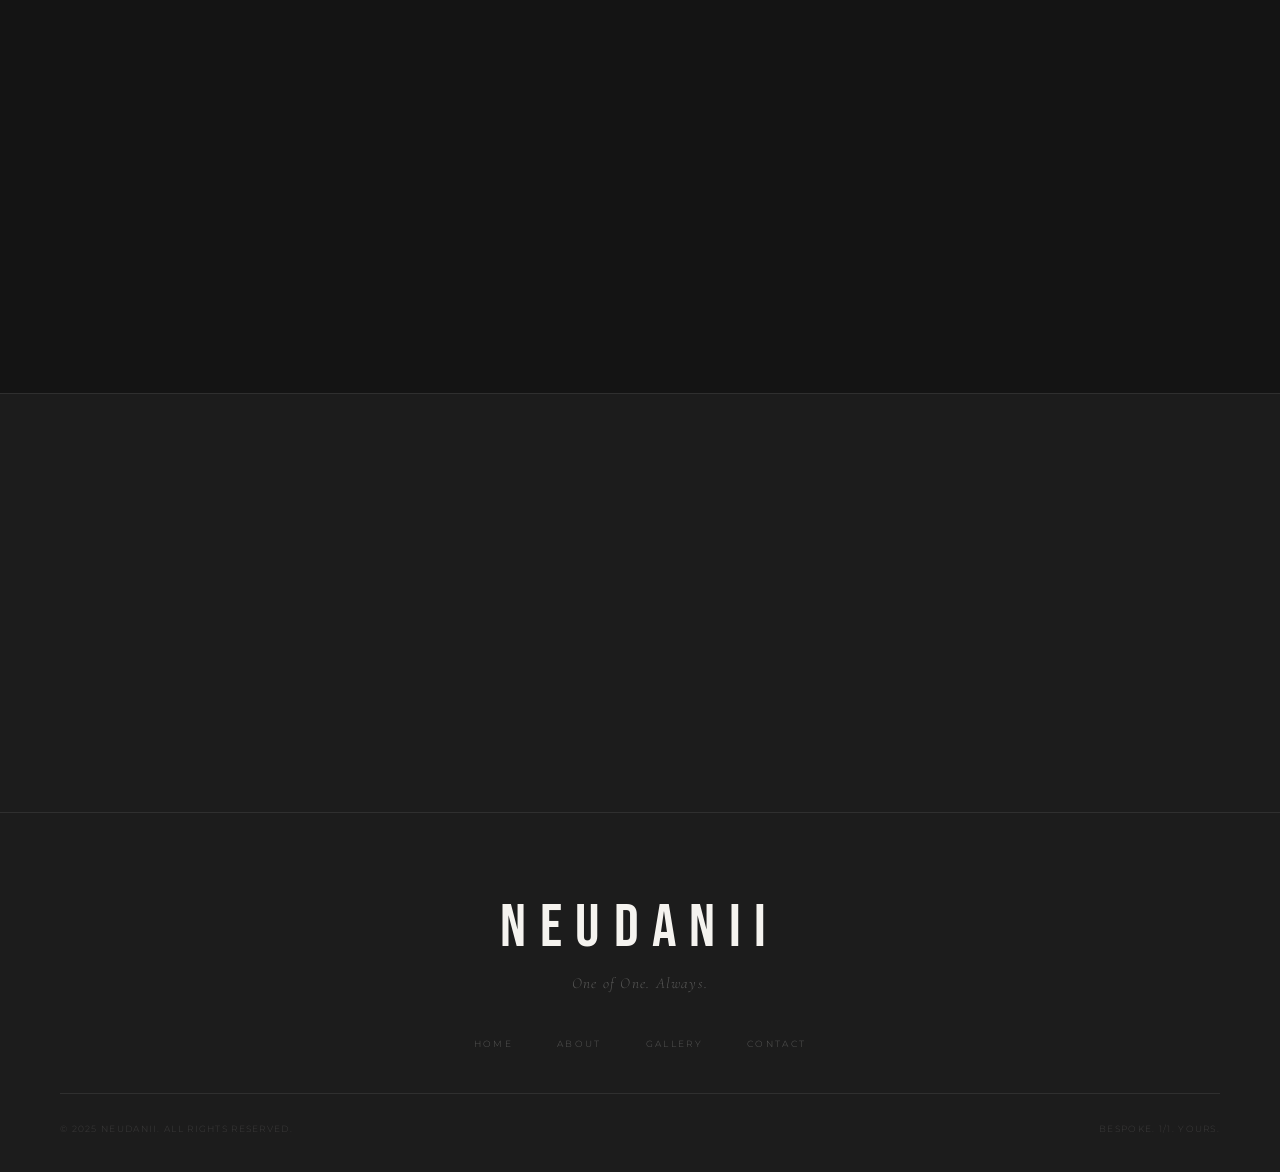
==== commit bdf232ca: "Added Some Jpegs" ====
--- a/index.html
+++ b/index.html
@@ -77,6 +77,40 @@
     </div>
   </section>
 
+  <!-- PHOTO SHOWCASE -->
+  <section class="photo-showcase">
+    <div class="photo-showcase-grid">
+      <div class="showcase-item reveal">
+        <div class="showcase-img">
+          <!-- Replace src with your image e.g. src="images/photo1.jpg" -->
+          <img src="pictures/1.jpg" alt="Neudanii piece 1" class="showcase-photo" />
+          <div class="showcase-placeholder">
+          </div>
+        </div>
+      </div>
+      <div class="showcase-item tall reveal">
+        <div class="showcase-img">
+          <!-- Replace src with your image e.g. src="images/photo2.jpg" -->
+          <img src="pictures/3.jpg" alt="Neudanii piece 2" class="showcase-photo" />
+          <div class="showcase-placeholder">
+            <span>+</span>
+            <p>Add Photo</p>
+          </div>
+        </div>
+      </div>
+      <div class="showcase-item reveal">
+        <div class="showcase-img">
+          <!-- Replace src with your image e.g. src="images/photo3.jpg" -->
+          <img src="pictures/4.jpg" alt="Neudanii piece 3" class="showcase-photo" />
+          <div class="showcase-placeholder">
+            <span>+</span>
+            <p>Add Photo</p>
+          </div>
+        </div>
+      </div>
+    </div>
+  </section>
+
   <!-- PROCESS -->
   <section class="process">
     <div class="process-inner">
@@ -189,4 +223,4 @@
 
   <script src="script.js"></script>
 </body>
-</html>+</html>
--- a/style.css
+++ b/style.css
@@ -325,6 +325,52 @@
   align-self: center; flex-shrink: 0;
 }
 
+/* ── Photo Showcase ── */
+.photo-showcase {
+  background: var(--black);
+  padding: 0;
+}
+.photo-showcase-grid {
+  display: grid;
+  grid-template-columns: 1fr 1.2fr 1fr;
+  grid-template-rows: 560px;
+  gap: 3px;
+}
+.showcase-item { position: relative; overflow: hidden; }
+.showcase-item.tall { grid-row: span 1; align-self: stretch; }
+.showcase-img {
+  width: 100%; height: 100%;
+  position: relative;
+}
+.showcase-photo {
+  width: 100%; height: 100%;
+  object-fit: cover;
+  display: block;
+  position: absolute; inset: 0;
+  transition: transform .7s cubic-bezier(.25,.46,.45,.94);
+}
+.showcase-photo[src=""] { display: none; }
+.showcase-item:hover .showcase-photo { transform: scale(1.04); }
+.showcase-placeholder {
+  width: 100%; height: 100%;
+  background: var(--black-soft);
+  border: 1px solid var(--border);
+  display: flex; flex-direction: column;
+  align-items: center; justify-content: center; gap: 10px;
+  transition: background .3s;
+}
+.showcase-placeholder:has(~ .showcase-photo[src]:not([src=""])) { display: none; }
+.showcase-item:hover .showcase-placeholder { background: var(--black-mid); }
+.showcase-placeholder span {
+  font-family: var(--font-display);
+  font-size: 2.5rem; color: rgba(245,243,239,.15);
+  line-height: 1;
+}
+.showcase-placeholder p {
+  font-size: .58rem; letter-spacing: .3em;
+  text-transform: uppercase; color: rgba(245,243,239,.2);
+}
+
 /* ── Process ── */
 .process {
   background: var(--black); padding: 120px 60px;
@@ -482,8 +528,9 @@
 .values { background: var(--black-soft); padding: 120px 60px; }
 .values-inner { max-width: 1200px; margin: 0 auto; }
 .values-grid {
-  display: grid; grid-template-columns: repeat(3,1fr);
+  display: grid; grid-template-columns: repeat(2,1fr);
   gap: 2px; margin-top: 56px;
+  max-width: 900px; margin-left: auto; margin-right: auto;
 }
 .value-card {
   padding: 44px 32px;
@@ -709,14 +756,15 @@
 /* ── Responsive ── */
 @media (max-width: 1024px) {
   .about-grid, .contact-grid, .sustain-top { grid-template-columns: 1fr; gap: 56px; }
+  .photo-showcase-grid { grid-template-columns: 1fr 1fr; grid-template-rows: 360px 360px; }
+  .showcase-item:last-child { grid-column: span 2; }
   .about-right { display: none; }
   .steps { flex-direction: column; gap: 38px; }
   .step-divider { width: 55px; height: 1px; align-self: center; }
   .gallery-grid { grid-template-columns: repeat(2,1fr); grid-auto-rows: 340px; }
   .gallery-item.large { grid-column: span 1; }
   .sustain-pillars, .materials-grid { grid-template-columns: 1fr 1fr; }
-  .values-grid { grid-template-columns: 1fr 1fr; }
-  .intro-strip-inner { flex-direction: column; gap: 0; }
+  .values-grid { grid-template-columns: 1fr 1fr; }  .intro-strip-inner { flex-direction: column; gap: 0; }
   .intro-divider { width: 50px; height: 1px; align-self: center; margin: 8px auto; }
   .intro-block { padding: 28px 24px; }
 }
@@ -746,6 +794,8 @@
   .gallery-section, .contact, .cta-banner { padding: 80px 24px; }
 
   .gallery-grid { grid-template-columns: 1fr; grid-auto-rows: 300px; }
+  .photo-showcase-grid { grid-template-columns: 1fr; grid-template-rows: repeat(3, 320px); }
+  .showcase-item:last-child { grid-column: span 1; }
   .sustain-pillars, .materials-grid, .values-grid { grid-template-columns: 1fr; }
   .footer { padding: 56px 24px 30px; }
   .footer-bottom { flex-direction: column; gap: 10px; text-align: center; }
@@ -755,4 +805,4 @@
 
   .cursor, .cursor-follower { display: none; }
   body { cursor: auto; }
-}+}
